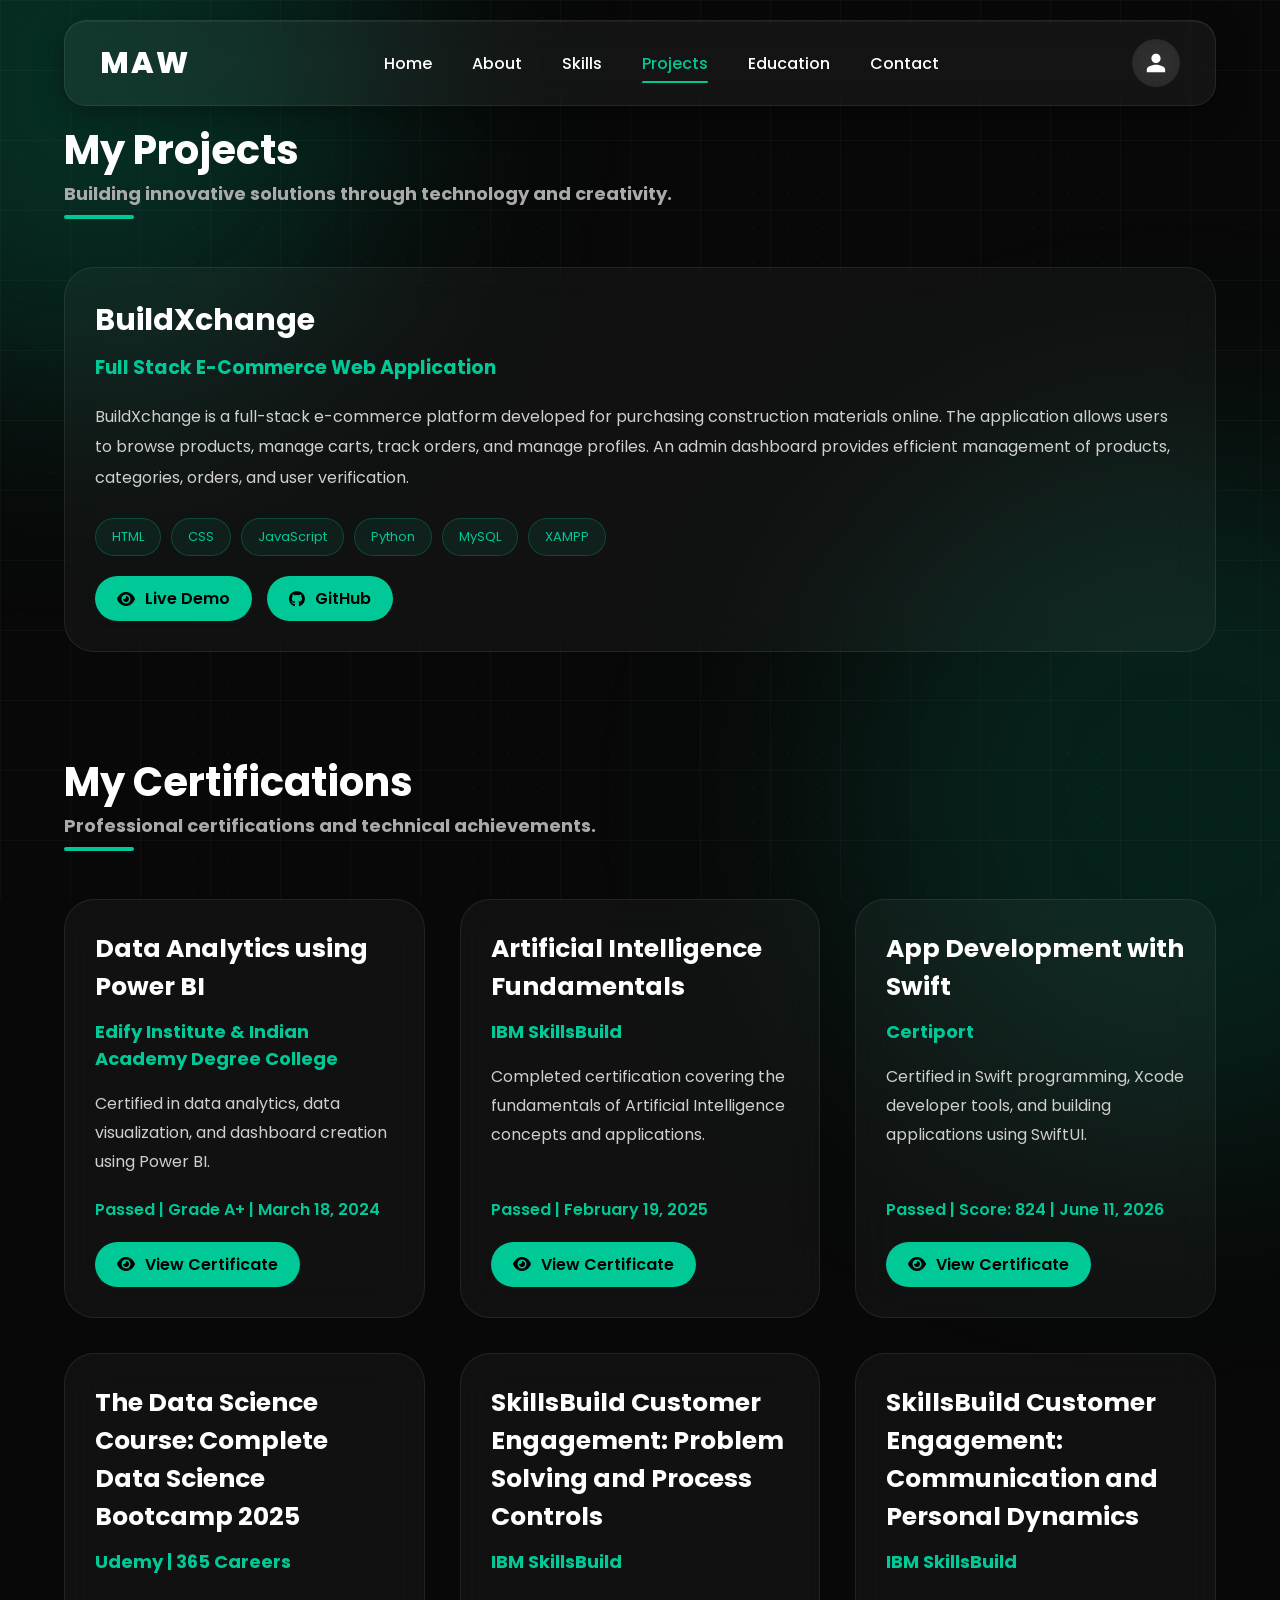
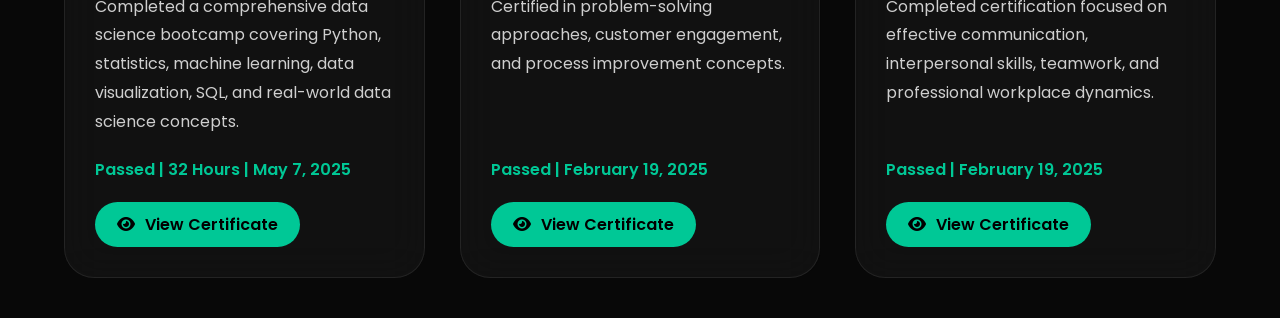
==== projects.html @ dd08e092 "Initial portfolio website" ====
<!DOCTYPE html>
<html lang="en">

<head>

<meta charset="UTF-8">
<meta name="viewport" content="width=device-width, initial-scale=1.0">

<title>Projects | Mohammed Abdul Wahid</title>

<!-- Google Font -->
<link href="https://fonts.googleapis.com/css2?family=Poppins:wght@300;400;500;600;700;800&display=swap" rel="stylesheet">

<!-- Font Awesome -->
<link rel="stylesheet" href="https://cdnjs.cloudflare.com/ajax/libs/font-awesome/6.5.0/css/all.min.css">

<link rel="stylesheet" href="style.css">

</head>


<body>


<!-- Background Effects -->

<div class="background-grid"></div>

<div class="particles"></div>

<div class="glow glow1"></div>

<div class="glow glow2"></div>



<!-- Navbar -->

<!-- Header -->

<header>

<nav class="navbar">

<div class="logo">
MAW
</div>

<ul class="nav-links">

<li><a href="index.html">Home</a></li>

<li><a href="about.html">About</a></li>

<li><a href="skills.html">Skills</a></li>

<li><a href="projects.html"class="active">Projects</a></li>

<li><a href="education.html" >Education</a></li>

<li><a href="contact.html">Contact</a></li>

</ul>
<button id="profile-btn">

<svg xmlns="http://www.w3.org/2000/svg"
     viewBox="0 0 24 24"
     fill="currentColor">

<path d="M12 12c2.76 0 5-2.24 5-5s-2.24-5-5-5-5 2.24-5 5 2.24 5 5 5zm0 2c-3.33 0-10 1.67-10 5v3h20v-3c0-3.33-6.67-5-10-5z"/>

</svg>

</button>

</nav>

</header>



<!-- Projects Section -->


<section class="projects">


<div class="section-title">

<h2>My Projects</h2>

<p>
Building innovative solutions through technology and creativity.
</p>

</div>





<div class="project-container">



<!-- Project Card 1 -->


<div class="project-card">




<div class="project-content">


<h2>
BuildXchange
</h2>


<h4>
Full Stack E-Commerce Web Application
</h4>



<p>

BuildXchange is a full-stack e-commerce platform developed for purchasing construction materials online. 
The application allows users to browse products, manage carts, track orders, and manage profiles.
An admin dashboard provides efficient management of products, categories, orders, and user verification.

</p>



<div class="tech">

<span>HTML</span>

<span>CSS</span>

<span>JavaScript</span>

<span>Python</span>

<span>MySQL</span>

<span>XAMPP</span>

</div>




<div class="buttons">
<a href="https://buildxchange.infinityfree.io/buildxchange/frontend/"
   target="_blank"
class="btn">
<i class="fas fa-eye"></i>
Live Demo
</a>

<a href="https://github.com/mdabdulwahid08/BuildXchange" 
   target="_blank" 
   class="btn">
<i class="fab fa-github"></i>
GitHub
</a>

</div>



</div>


</div>

</div>


<!-- ==============================
     CERTIFICATIONS SECTION
============================== -->


<div class="section-title certification-title">

<h2>My Certifications</h2>

<p>
Professional certifications and technical achievements.
</p>

</div>



<div class="cert-container">



<!-- Certification 1 -->

<div class="cert-card">

<h3>
Data Analytics using Power BI
</h3>

<h4>
Edify Institute & Indian Academy Degree College
</h4>

<p>
Certified in data analytics, data visualization, and dashboard creation using Power BI.
</p>

<span>
Passed | Grade A+ | March 18, 2024
</span>
<div class="buttons">

    <a href="assets/certificates/DA.jpg.jpg"
       target="_blank"
       class="btn">

        <i class="fas fa-eye"></i>
        View Certificate

    </a>

</div>
</div>




<!-- Certification 2 -->

<div class="cert-card">

<h3>
Artificial Intelligence Fundamentals
</h3>

<h4>
IBM SkillsBuild
</h4>

<p>
Completed certification covering the fundamentals of Artificial Intelligence concepts and applications.
</p>

<span>
Passed | February 19, 2025
</span>
<div class="buttons">

    <a href="assets/certificates/AI.jpg.jpg"
       target="_blank"
       class="btn">

        <i class="fas fa-eye"></i>
        View Certificate

    </a>

</div>
</div>




<!-- Certification 4 -->

<div class="cert-card">

<h3>
App Development with Swift
</h3>

<h4>
Certiport
</h4>

<p>
Certified in Swift programming, Xcode developer tools, and building applications using SwiftUI.
</p>

<span>
Passed | Score: 824 | June 11, 2026
</span>
<div class="buttons">

    <a href="assets/certificates/MAD.jpg.jpg"
       target="_blank"
       class="btn">

        <i class="fas fa-eye"></i>
        View Certificate

    </a>

</div>
</div>


<!-- Certification -->

<div class="cert-card">

<h3>
The Data Science Course: Complete Data Science Bootcamp 2025
</h3>

<h4>
Udemy | 365 Careers
</h4>

<p>
Completed a comprehensive data science bootcamp covering Python, statistics, machine learning, data visualization, SQL, and real-world data science concepts.
</p>

<span>
Passed | 32 Hours | May 7, 2025
</span>

<div class="buttons">

    <a href="assets/certificates/Data Science Certificate.jpg"
       target="_blank"
       class="btn">

        <i class="fas fa-eye"></i>
        View Certificate

    </a>

</div>

</div>


<!-- Certification 3 -->

<div class="cert-card">

<h3>
SkillsBuild Customer Engagement: Problem Solving and Process Controls
</h3>

<h4>
IBM SkillsBuild
</h4>

<p>
Certified in problem-solving approaches, customer engagement, and process improvement concepts.
</p>

<span>
Passed | February 19, 2025
</span>
<div class="buttons">

    <a href="assets/certificates/CE.jpg.jpg"
       target="_blank"
       class="btn">

        <i class="fas fa-eye"></i>
        View Certificate

    </a>

</div>
</div>


<!-- Certification -->

<div class="cert-card">

<h3>
SkillsBuild Customer Engagement: Communication and Personal Dynamics
</h3>

<h4>
IBM SkillsBuild
</h4>

<p>
Completed certification focused on effective communication, interpersonal skills, teamwork, and professional workplace dynamics.
</p>

<span>
Passed | February 19, 2025
</span>

<div class="buttons">
    <a href="assets/certificates/PD.jpg.jpg"
       target="_blank"
       class="btn">

        <i class="fas fa-eye"></i>
        View Certificate

    </a>
</div>

</div>



</div>


</section>

</section>

</body>

</html>
---- style.css ----
/* ==========================================
   GOOGLE FONT
========================================== */

@import url('https://fonts.googleapis.com/css2?family=Poppins:wght@300;400;500;600;700;800&display=swap');


/* ==========================================
   RESET
========================================== */

*{
    margin:0;
    padding:0;
    box-sizing:border-box;
    scroll-behavior:smooth;
    font-family:'Poppins',sans-serif;
}

html{
    scroll-behavior:smooth;
}

body{

    background:#080808;

    color:#ffffff;

    overflow-x:hidden;

    position:relative;

}


/* ==========================================
   CUSTOM SCROLLBAR
========================================== */

::-webkit-scrollbar{

    width:8px;

}

::-webkit-scrollbar-track{

    background:#080808;

}

::-webkit-scrollbar-thumb{

    background:#00C896;

    border-radius:20px;

}

::-webkit-scrollbar-thumb:hover{

    background:#00e6aa;

}


/* ==========================================
   SELECTION
========================================== */

::selection{

    background:#00C896;

    color:#000;

}


/* ==========================================
   LINKS
========================================== */

a{

    text-decoration:none;

    color:inherit;

}


/* ==========================================
   LIST
========================================== */

ul{

    list-style:none;

}


/* ==========================================
   IMAGES
========================================== */

img{

    max-width:100%;

    display:block;

}


/* ==========================================
   BACKGROUND GRID
========================================== */

.background-grid{

    position:fixed;

    inset:0;

    background-image:

    linear-gradient(rgba(255,255,255,.03) 1px,transparent 1px),

    linear-gradient(90deg,rgba(255,255,255,.03) 1px,transparent 1px);

    background-size:70px 70px;

    z-index:-5;

}


/* ==========================================
   PARTICLES
========================================== */

.particles{

    position:fixed;

    inset:0;

    background-image:

    radial-gradient(circle,#00C89655 1px,transparent 1px);

    background-size:35px 35px;

    opacity:.18;

    z-index:-4;

}


/* ==========================================
   GLOW EFFECTS
========================================== */

.glow{

    position:fixed;

    border-radius:50%;

    filter:blur(120px);

    z-index:-3;

}

.glow1{

    width:600px;

    height:600px;

    background:#00C89633;

    top:-220px;

    left:-220px;

}

.glow2{

    width:700px;

    height:700px;

    background:#00C89622;

    right:-250px;

    bottom:-250px;

}


/* ==========================================
   CONTAINER
========================================== */

.container{

    width:90%;

    max-width:1250px;

    margin:auto;

}


/* ==========================================
   SECTION
========================================== */

.section{

    width:90%;

    max-width:1200px;

    margin:auto;

    padding:140px 0;

}


/* ==========================================
   SECTION TITLE
========================================== */

.section-title{

    font-size:42px;

    font-weight:700;

    color:#ffffff;

    margin-bottom:60px;

    position:relative;

}

.section-title::after{

    content:"";

    position:absolute;

    left:0;

    bottom:-12px;

    width:70px;

    height:4px;

    border-radius:20px;

    background:#00C896;

}


/* ==========================================
   PLACEHOLDER TEXT
========================================== */

.coming{

    color:#bcbcbc;

    font-size:18px;

    line-height:1.8;

}


/* ==========================================
   FOOTER
========================================== */

footer{

    padding:30px;

    text-align:center;

    color:#888;

    border-top:1px solid rgba(255,255,255,.08);

}
/* ==========================================
   NAVBAR
========================================== */

header{

    position:fixed;

    top:20px;

    left:50%;

    transform:translateX(-50%);

    width:90%;

    max-width:1200px;

    z-index:1000;

}

.navbar{

    display:flex;

    justify-content:space-between;

    align-items:center;

    padding:18px 35px;

    border-radius:22px;

    background:rgba(255,255,255,.05);

    backdrop-filter:blur(18px);

    -webkit-backdrop-filter:blur(18px);

    border:1px solid rgba(255,255,255,.08);

    box-shadow:

        0 8px 30px rgba(0,0,0,.35),

        inset 0 1px 0 rgba(255,255,255,.05);

}


/* ===========================
LOGO
=========================== */

.logo{



    font-size:30px;

    font-weight:800;

    letter-spacing:2px;



    color:#fff;



    cursor:pointer;



    transition:all .35s ease;

animation:logoFloat 4s ease-in-out infinite;





}

.logo:hover{



    color:#00C896;



    transform:scale(1.08);



    text-shadow:

        0 0 8px rgba(0,200,150,.5),

        0 0 20px rgba(0,200,150,.3);



} 

/* ===========================
NAV LINKS
=========================== */

.nav-links{

    display:flex;

    align-items:center;

    gap:40px;

}

.nav-links li{

    position:relative;

}

.nav-links a{

    color:#ffffff;

    font-size:16px;

    font-weight:500;

    transition:.35s;

    position:relative;

}


/* Hover */

.nav-links a:hover{

    color:#00C896;

}


/* Active Link */

.nav-links a.active{

    color:#00C896;

}


/* Animated Underline */

.nav-links a::after{

    content:"";

    position:absolute;

    left:50%;

    bottom:-8px;

    width:0;

    height:2px;

    background:#00C896;

    border-radius:20px;

    transition:.35s;

    transform:translateX(-50%);

}

.nav-links a:hover::after,

.nav-links a.active::after{

    width:100%;

}


/* ===========================
THEME BUTTON
=========================== */

#theme-toggle{

    width:48px;

    height:48px;

    border-radius:50%;

    border:none;

    outline:none;

    background:#111;

    color:#ffffff;

    cursor:pointer;

    display:flex;

    justify-content:center;

    align-items:center;

    font-size:20px;

    transition:.35s;

}

#theme-toggle:hover{

    background:#00C896;

    color:#000;

    transform:rotate(180deg);

    box-shadow:0 0 18px rgba(0,200,150,.5);

}


/* ===========================
Sticky Animation
=========================== */

header{

    animation:navbarDown .8s ease;

}

@keyframes navbarDown{

    from{

        opacity:0;

        transform:translate(-50%,-40px);

    }

    to{

        opacity:1;

        transform:translate(-50%,0);

    }

}
/* ==========================================
                HERO SECTION
========================================== */

.hero{

    width:90%;

    max-width:1250px;

min-height:calc(100vh - 180px);
    margin:auto;

    display:flex;

    justify-content:space-between;

    align-items:center;

    gap:90px;
padding-top:120px;
padding-bottom:40px;

}


/* ===========================
LEFT SIDE
=========================== */

.hero-left{

    flex:1;

    animation:fadeLeft 1s ease;

}

.hello{

    font-size:22px;

    color:#00C896;

    margin-bottom:18px;

    font-weight:500;

    letter-spacing:.5px;

}

.hero-left h1{

    font-size:82px;

    font-weight:800;

    line-height:1.05;

    margin-bottom:18px;

    color:#ffffff;

    letter-spacing:-2px;

}

.hero-left h2{

    font-size:34px;

    color:#d3d3d3;

    font-weight:500;

    margin-bottom:30px;

}

.description{

    max-width:620px;

    color:#b8b8b8;

    font-size:18px;

    line-height:1.9;

}


/* ===========================
BUTTONS
=========================== */

.hero-buttons{

    display:flex;

    gap:22px;

    margin-top:45px;

    flex-wrap:wrap;

}

.btn{

    padding:18px 34px;

    border-radius:16px;

    display:inline-flex;

    align-items:center;

    gap:10px;

    font-size:16px;

    font-weight:600;

    transition:.35s;

}

.btn-primary{

    background:#00C896;

    color:#000;

    box-shadow:0 0 35px rgba(0,200,150,.25);

}

.btn-primary:hover{

    transform:translateY(-7px);

    box-shadow:

    0 0 40px rgba(0,200,150,.45);

}

.btn-secondary{

    border:2px solid #00C896;

    color:#00C896;

}

.btn-secondary:hover{

    background:#00C896;

    color:#000;

    transform:translateY(-7px);

}


/* ===========================
RIGHT SIDE
=========================== */

.hero-right{

    flex:1;

    display:flex;

    justify-content:center;

    align-items:center;

    animation:fadeRight 1.2s ease;

}


/* ==================================
BIG GLOWING ORB
================================== */
/* ==========================================
           PREMIUM HERO ORB
========================================== */

.hero-right{

    flex:1;

    display:flex;

    justify-content:center;

    align-items:center;

    position:relative;

}
.hero-circle{

    position:relative;

    width:420px;
    height:420px;

    border-radius:50%;

    overflow:hidden;

}

.particle{

    position:absolute;

    width:6px;
    height:6px;

    border-radius:50%;

    background:#00C896;

    box-shadow:
        0 0 10px #00C896,
        0 0 20px rgba(0,200,150,.7);

    animation:floatParticle 6s ease-in-out infinite;

}
.p1{top:30px;left:70px;animation-delay:0s;}
.p2{top:70px;right:90px;animation-delay:.4s;}
.p3{top:120px;left:180px;animation-delay:.8s;}
.p4{top:170px;right:60px;animation-delay:1.2s;}
.p5{top:220px;left:60px;animation-delay:1.6s;}
.p6{top:260px;right:130px;animation-delay:2s;}
.p7{top:310px;left:140px;animation-delay:2.4s;}
.p8{bottom:40px;right:80px;animation-delay:2.8s;}
.p9{bottom:90px;left:80px;animation-delay:3.2s;}
.p10{bottom:150px;right:180px;animation-delay:3.6s;}
.p11{top:80px;left:300px;animation-delay:4s;}
.p12{bottom:120px;left:240px;animation-delay:4.4s;}
@keyframes floatParticle{

    0%{
        transform:translateY(0) scale(1);
        opacity:.4;
    }

    25%{
        opacity:1;
    }

    50%{
        transform:translateY(-18px) scale(1.4);
        opacity:1;
    }

    75%{
        opacity:.7;
    }

    100%{
        transform:translateY(0) scale(1);
        opacity:.4;
    }

}
/* Top highlight */

.hero-circle::before{

    content:"";

    position:absolute;

    inset:0;

    border-radius:50%;

    background:

    radial-gradient(circle at 30% 25%,

    rgba(255,255,255,.05),

    transparent 38%);

}


/* Glowing rim */

.hero-circle::after{

    content:"";

    position:absolute;

    inset:0;

    border-radius:50%;

    border:4px solid rgba(0,255,170,.70);

    box-shadow:

    0 0 18px rgba(0,255,170,.55),

    0 0 60px rgba(0,255,170,.20);

}


/* Background glow */

.hero-right::before{

    content:"";

    position:absolute;

    width:760px;

    height:760px;

    border-radius:50%;

    background:

    radial-gradient(circle,

    rgba(0,255,170,.12),

    transparent 70%);

    filter:blur(90px);

    z-index:-1;

}
/* ==================================
ANIMATIONS
================================== */

@keyframes float{

0%{

transform:translateY(0px);

}

50%{

transform:translateY(-25px);

}

100%{

transform:translateY(0px);

}

}

@keyframes pulse{

0%{

transform:scale(1);

opacity:.7;

}

50%{

transform:scale(1.08);

opacity:1;

}

100%{

transform:scale(1);

opacity:.7;

}

}

@keyframes fadeLeft{

from{

opacity:0;

transform:translateX(-80px);

}

to{

opacity:1;

transform:translateX(0);

}

}

@keyframes fadeRight{

from{

opacity:0;

transform:translateX(80px);

}

to{

opacity:1;

transform:translateX(0);

}

}


/* ==================================
RESPONSIVE
================================== */

@media(max-width:1000px){

.hero{

flex-direction:column-reverse;

text-align:center;

padding-top:170px;

}

.hero-left h1{

font-size:56px;

}

.hero-left h2{

font-size:28px;

}

.description{

margin:auto;

}

.hero-buttons{

justify-content:center;

}

.hero-circle{

width:300px;

height:300px;

}

.circle-glow{

width:300px;

height:300px;

}

.circle-inner{

width:220px;

height:220px;

}

}
/* ==========================================
            HERO IMPROVEMENTS
========================================== */

/* Small Badge */

.hero-badge{

display:inline-flex;

align-items:center;

gap:10px;

padding:10px 18px;

border-radius:50px;

background:rgba(255,255,255,.05);

border:1px solid rgba(255,255,255,.08);

backdrop-filter:blur(12px);

margin-bottom:25px;

color:#00C896;

font-size:15px;

font-weight:500;

box-shadow:0 0 20px rgba(0,200,150,.08);

}

.hero-badge i{

font-size:18px;

}


/* Better Heading */
.hero-left h1{
    background: linear-gradient(180deg,#ffffff,#d7d7d7);
    background-clip: text;
    -webkit-background-clip: text;
    color: transparent;
    -webkit-text-fill-color: transparent;
}


/* Better Description */

.description{

margin-top:15px;

font-weight:300;

}


/* ==========================================
BUTTON EFFECT
========================================== */

.btn{

overflow:hidden;

position:relative;

}

.btn::before{

content:"";

position:absolute;

top:0;

left:-100%;

width:100%;

height:100%;

background:

linear-gradient(

90deg,

transparent,

rgba(255,255,255,.25),

transparent

);

transition:.8s;

}

.btn:hover::before{

left:100%;

}


/* ==========================================
SCROLL INDICATOR
========================================== */

.scroll-down{

position:absolute;

left:50%;

bottom:40px;

transform:translateX(-50%);

display:flex;

flex-direction:column;

align-items:center;

gap:10px;

animation:scrollMove 2s infinite;

}

.scroll-down span{

font-size:14px;

color:#bdbdbd;

}

.mouse{

width:28px;

height:48px;

border:2px solid #00C896;

border-radius:30px;

position:relative;

}

.mouse::before{

content:"";

position:absolute;

top:8px;

left:50%;

transform:translateX(-50%);

width:6px;

height:6px;

background:#00C896;

border-radius:50%;

animation:wheel 2s infinite;

}

@keyframes wheel{

0%{

opacity:1;

top:8px;

}

100%{

opacity:0;

top:28px;

}

}

@keyframes scrollMove{

50%{

transform:translate(-50%,8px);

}

}


/* ==========================================
CURSOR GLOW
========================================== */

.cursor-glow{

position:fixed;

width:350px;

height:350px;

border-radius:50%;

background:radial-gradient(

circle,

rgba(0,200,150,.12),

transparent 70%

);

pointer-events:none;

transform:translate(-50%,-50%);

z-index:-1;

transition:

left .08s linear,

top .08s linear;

}


/* ==========================================
SECTION ANIMATION
========================================== */

.section{

opacity:0;

transform:translateY(80px);

transition:1s;

}

.section.show{

opacity:1;

transform:translateY(0);

}


/* ==========================================
FLOATING ICONS
========================================== */

.floating-icon{

position:absolute;

font-size:26px;

color:#00C89633;

animation:floatIcon 7s ease-in-out infinite;

}

.icon1{

top:20%;

left:58%;

}

.icon2{

top:70%;

right:10%;

animation-delay:2s;

}

.icon3{

top:40%;

right:22%;

animation-delay:4s;

}

@keyframes floatIcon{

0%{

transform:translateY(0px);

}

50%{

transform:translateY(-25px);

}

100%{

transform:translateY(0px);

}

}
/* ==========================================
            PREMIUM ABOUT SECTION
========================================== */

#about{

    position:relative;

}

.about-container{

    display:grid;

    grid-template-columns:1fr 1fr;

    gap:70px;

    align-items:center;

    margin-top:70px;

}

.about-card{

    background:rgba(255,255,255,.04);

    border:1px solid rgba(255,255,255,.08);

    backdrop-filter:blur(18px);

    border-radius:30px;

    padding:45px;

    transition:.4s;

    overflow:hidden;

    position:relative;

}

.about-card::before{

    content:"";

    position:absolute;

    top:-120px;

    right:-120px;

    width:240px;

    height:240px;

    border-radius:50%;

    background:rgba(0,200,150,.08);

    filter:blur(35px);

}

.about-card:hover{

    transform:translateY(-12px);

    border-color:#00C896;

    box-shadow:

    0 20px 50px rgba(0,0,0,.4),

    0 0 40px rgba(0,200,150,.18);

}

.about-card h3{

    font-size:34px;

    margin-bottom:25px;

    color:#fff;

}

.about-card p{

    color:#bdbdbd;

    font-size:17px;

    line-height:1.9;

}


/* ==========================================
ABOUT STATS
========================================== */

.about-stats{

    display:grid;

    grid-template-columns:repeat(2,1fr);

    gap:25px;

}

.stat-box{

    background:rgba(255,255,255,.04);

    border:1px solid rgba(255,255,255,.08);

    backdrop-filter:blur(18px);

    border-radius:22px;

    padding:30px;

    transition:.35s;

    text-align:center;

}

.stat-box:hover{

    transform:translateY(-10px);

    border-color:#00C896;

    box-shadow:0 0 25px rgba(0,200,150,.18);

}

.stat-box h2{

    color:#00C896;

    font-size:40px;

    margin-bottom:10px;

}

.stat-box span{

    color:#d0d0d0;

    font-size:16px;

}


/* ==========================================
PREMIUM SKILL CARDS
========================================== */

.skills-grid{

    margin-top:70px;

    display:grid;

    grid-template-columns:repeat(3,1fr);

    gap:30px;

}

.skill-card{

    background:rgba(255,255,255,.04);

    border:1px solid rgba(255,255,255,.08);

    border-radius:28px;

    padding:35px;

    backdrop-filter:blur(18px);

    transition:.35s;

    position:relative;

    overflow:hidden;

}

.skill-card::before{

    content:"";

    position:absolute;

    width:200px;

    height:200px;

    border-radius:50%;

    background:#00C89610;

    top:-100px;

    right:-100px;

    transition:.5s;

}

.skill-card:hover::before{

    transform:scale(1.4);

}

.skill-card:hover{

    transform:translateY(-12px);

    border-color:#00C896;

    box-shadow:0 0 40px rgba(0,200,150,.18);

}

.skill-card i{

    font-size:42px;

    color:#00C896;

    margin-bottom:20px;

}

.skill-card h3{

    font-size:24px;

    margin-bottom:18px;

}

.skill-card p{

    color:#bdbdbd;

    line-height:1.8;

}


/* ==========================================
SECTION BACKGROUND LIGHT
========================================== */

.section::before{

    content:"";

    position:absolute;

    width:450px;

    height:450px;

    background:#00C89608;

    border-radius:50%;

    filter:blur(80px);

    left:-220px;

    top:50px;

    z-index:-1;

}


/* ==========================================
HOVER GLOW
========================================== */

.skill-card:hover i{

    transform:scale(1.12);

    transition:.35s;

}


/* ==========================================
RESPONSIVE
========================================== */

@media(max-width:1000px){

.about-container{

grid-template-columns:1fr;

}

.skills-grid{

grid-template-columns:1fr;

}

.about-stats{

grid-template-columns:1fr;

}

}
/* ==========================================
            PROJECTS SECTION
========================================== */

.projects-grid{

    display:grid;

    grid-template-columns:repeat(auto-fit,minmax(340px,1fr));

    gap:35px;

    margin-top:70px;

}

.project-card{

    position:relative;

    background:rgba(255,255,255,.04);

    backdrop-filter:blur(18px);

    border:1px solid rgba(255,255,255,.08);

    border-radius:28px;

    overflow:hidden;

    transition:.4s;

}

.project-card:hover{

    transform:translateY(-14px);

    border-color:#00C896;

    box-shadow:

    0 20px 45px rgba(0,0,0,.45),

    0 0 45px rgba(0,200,150,.18);

}

.project-image{

    width:100%;

    height:230px;

    overflow:hidden;

}

.project-image img{

    width:100%;

    height:100%;

    object-fit:cover;

    transition:.6s;

}

.project-card:hover img{

    transform:scale(1.08);

}

.project-content{

    padding:30px;

}

.project-content h3{

    font-size:28px;

    margin-bottom:18px;

}

.project-content p{

    color:#bdbdbd;

    line-height:1.8;

    margin-bottom:22px;

}

.project-tech{

    display:flex;

    flex-wrap:wrap;

    gap:10px;

    margin-bottom:25px;

}

.project-tech span{

    background:rgba(0,200,150,.12);

    color:#00C896;

    padding:8px 16px;

    border-radius:40px;

    font-size:14px;

}

.project-links{

    display:flex;

    gap:18px;

}

.project-links a{

    padding:13px 22px;

    border-radius:14px;

    background:#00C896;

    color:#000;

    font-weight:600;

    transition:.35s;

}

.project-links a:last-child{

    background:transparent;

    border:2px solid #00C896;

    color:#00C896;

}

.project-links a:hover{

    transform:translateY(-5px);

}

/* ==========================================
TIMELINE
========================================== */

.timeline{

    position:relative;

    margin-top:80px;

    padding-left:45px;

}

.timeline::before{

    content:"";

    position:absolute;

    left:10px;

    top:0;

    width:4px;

    height:100%;

    background:#00C896;

}

.timeline-item{

    position:relative;

    margin-bottom:50px;

}

.timeline-dot{

    position:absolute;

    left:-43px;

    width:24px;

    height:24px;

    background:#00C896;

    border-radius:50%;

    box-shadow:0 0 20px rgba(0,200,150,.45);

}

.timeline-content{

    background:rgba(255,255,255,.04);

    border:1px solid rgba(255,255,255,.08);

    backdrop-filter:blur(18px);

    padding:30px;

    border-radius:22px;

    transition:.35s;

}

.timeline-content:hover{

    transform:translateX(10px);

    border-color:#00C896;

}

.timeline-content h3{

    margin-bottom:10px;

    font-size:24px;

}

.timeline-content span{

    color:#00C896;

    font-size:15px;

}

.timeline-content p{

    margin-top:15px;

    color:#bdbdbd;

    line-height:1.8;

}

/* ==========================================
CERTIFICATES
========================================== */

.certificates-grid{

    display:grid;

    grid-template-columns:repeat(auto-fit,minmax(280px,1fr));

    gap:30px;

    margin-top:70px;

}

.certificate-card{

    background:rgba(255,255,255,.04);

    border:1px solid rgba(255,255,255,.08);

    border-radius:24px;

    padding:35px;

    backdrop-filter:blur(18px);

    transition:.35s;

    text-align:center;

}

.certificate-card:hover{

    transform:translateY(-10px);

    border-color:#00C896;

    box-shadow:0 0 35px rgba(0,200,150,.18);

}

.certificate-card i{

    font-size:55px;

    color:#00C896;

    margin-bottom:22px;

}

.certificate-card h3{

    margin-bottom:14px;

    font-size:22px;

}

.certificate-card p{

    color:#bdbdbd;

    line-height:1.7;

}

/* ==========================================
CONTACT
========================================== */

.contact-box{

    margin-top:70px;

    display:grid;

    grid-template-columns:repeat(2,1fr);

    gap:40px;

}

.contact-card{

    background:rgba(255,255,255,.04);

    border:1px solid rgba(255,255,255,.08);

    backdrop-filter:blur(18px);

    padding:40px;

    border-radius:24px;

}

.contact-card h3{

    margin-bottom:20px;

    font-size:28px;

}

.contact-card p{

    color:#bdbdbd;

    line-height:1.8;

}

.contact-info{

    margin-top:30px;

}

.contact-info div{

    display:flex;

    align-items:center;

    gap:18px;

    margin-bottom:22px;

}

.contact-info i{

    width:50px;

    height:50px;

    display:flex;

    justify-content:center;

    align-items:center;

    border-radius:50%;

    background:#00C896;

    color:#000;

    font-size:22px;

}

/* ==========================================
SOCIAL ICONS
========================================== */

.social-icons{

    display:flex;

    gap:18px;

    margin-top:35px;

}

.social-icons a{

    width:52px;

    height:52px;

    display:flex;

    justify-content:center;

    align-items:center;

    border-radius:50%;

    background:rgba(255,255,255,.05);

    border:1px solid rgba(255,255,255,.08);

    color:#00C896;

    transition:.35s;

}

.social-icons a:hover{

    transform:translateY(-6px);

    background:#00C896;

    color:#000;

}

/* ==========================================
RESPONSIVE
========================================== */

@media(max-width:1000px){

.contact-box{

grid-template-columns:1fr;

}

.timeline{

padding-left:25px;

}

.timeline-dot{

left:-33px;

}

}
/* ==========================================
            FINAL PREMIUM EFFECTS
========================================== */

/* Scroll Progress Bar */

.progress-bar{

    position:fixed;

    top:0;

    left:0;

    width:0%;

    height:4px;

    background:linear-gradient(90deg,#00C896,#33ffd1);

    z-index:9999;

    box-shadow:0 0 15px rgba(0,200,150,.6);

}


/* ==========================================
BACK TO TOP BUTTON
========================================== */

.back-to-top{

    position:fixed;

    right:35px;

    bottom:35px;

    width:58px;

    height:58px;

    border-radius:50%;

    display:flex;

    justify-content:center;

    align-items:center;

    background:#00C896;

    color:#000;

    font-size:24px;

    cursor:pointer;

    opacity:0;

    visibility:hidden;

    transition:.35s;

    box-shadow:0 10px 25px rgba(0,200,150,.35);

    z-index:999;

}

.back-to-top.show{

    opacity:1;

    visibility:visible;

}

.back-to-top:hover{

    transform:translateY(-8px) rotate(8deg);

}


/* ==========================================
CARD HOVER GLOW
========================================== */

.project-card,
.skill-card,
.about-card,
.certificate-card,
.contact-card,
.stat-box,
.timeline-content{

    transition:

        transform .35s ease,

        box-shadow .35s ease,

        border-color .35s ease;

}

.project-card:hover,
.skill-card:hover,
.about-card:hover,
.certificate-card:hover,
.contact-card:hover,
.stat-box:hover,
.timeline-content:hover{

    box-shadow:

    0 15px 45px rgba(0,0,0,.4),

    0 0 35px rgba(0,200,150,.18);

}


/* ==========================================
FADE IN
========================================== */

.fade-up{

    opacity:0;

    transform:translateY(50px);

    transition:all .8s ease;

}

.fade-up.show{

    opacity:1;

    transform:translateY(0);

}


/* ==========================================
SMOOTH IMAGE HOVER
========================================== */

img{

    transition:.45s;

}

.project-image img:hover{

    transform:scale(1.05);

}


/* ==========================================
BUTTON RIPPLE
========================================== */

.btn{

    position:relative;

    overflow:hidden;

}

.btn::after{

    content:"";

    position:absolute;

    width:0;

    height:0;

    left:50%;

    top:50%;

    border-radius:50%;

    background:rgba(255,255,255,.25);

    transform:translate(-50%,-50%);

    transition:.6s;

}

.btn:hover::after{

    width:320px;

    height:320px;

}


/* ==========================================
NAVBAR SCROLLED
========================================== */

header.scrolled .navbar{

    background:rgba(8,8,8,.82);

    backdrop-filter:blur(28px);

    border-color:rgba(0,200,150,.15);

}


/* ==========================================
TEXT GLOW
========================================== */

.hero-left h1{

    text-shadow:

    0 0 15px rgba(255,255,255,.06),

    0 0 40px rgba(0,200,150,.08);

}

.hero-left h2{

    color:#d8d8d8;

}


/* ==========================================
FOOTER
========================================== */

footer{

    margin-top:20px;

    padding:35px;

    color:#9e9e9e;

    text-align:center;

    border-top:1px solid rgba(255,255,255,.08);

}

footer a{

    color:#00C896;

}


/* ==========================================
LIGHT MODE
========================================== */

body.light{

    background:#f7f7f7;

    color:#111;

}

body.light .navbar{

    background:rgba(255,255,255,.75);

}

body.light .project-card,
body.light .skill-card,
body.light .certificate-card,
body.light .about-card,
body.light .contact-card,
body.light .timeline-content,
body.light .stat-box{

    background:rgba(255,255,255,.85);

    color:#111;

    border-color:#e5e5e5;

}

body.light p{

    color:#555;

}

body.light h1,
body.light h2,
body.light h3{

    color:#111;

}

body.light footer{

    color:#555;

}


/* ==========================================
LOADER
========================================== */

.loader{

    position:fixed;

    inset:0;

    background:#080808;

    display:flex;

    justify-content:center;

    align-items:center;

    z-index:99999;

}

.loader span{

    width:18px;

    height:18px;

    margin:8px;

    border-radius:50%;

    background:#00C896;

    animation:loader .8s infinite alternate;

}

.loader span:nth-child(2){

    animation-delay:.2s;

}

.loader span:nth-child(3){

    animation-delay:.4s;

}

@keyframes loader{

    to{

        transform:translateY(-18px);

        opacity:.4;

    }

}


/* ==========================================
RESPONSIVE
========================================== */

@media(max-width:992px){

.hero{

    flex-direction:column-reverse;

    text-align:center;

}

.hero-buttons{

    justify-content:center;

}

.nav-links{

    display:none;

}

.hero-left h1{

    font-size:58px;

}

.hero-left h2{

    font-size:28px;

}

}

@media(max-width:768px){

.section{

    padding:90px 0;

}

.hero-left h1{

    font-size:46px;

}

.section-title{

    font-size:34px;

}

.hero-circle{

    width:280px;

    height:280px;

}

.circle-inner{

    width:200px;

    height:200px;

}

}

@media(max-width:480px){

.hero-left h1{

    font-size:38px;

}

.hero-left h2{

    font-size:22px;

}

.btn{

    width:100%;

    justify-content:center;

}

.back-to-top{

    right:20px;

    bottom:20px;

}

}

/* ==========================================
            PREMIUM ABOUT SECTION
========================================== */

#about{
    position:relative;
    overflow:hidden;
}


/* ABOUT LAYOUT */

.about-container{

    display:grid;

    grid-template-columns:1.2fr .8fr;

    gap:60px;

    align-items:center;

    margin-top:40px;

}



/* ABOUT GLASS CARD */

.about-card{

    position:relative;

    padding:45px;

    background:rgba(255,255,255,.04);

    border:1px solid rgba(255,255,255,.08);

    border-radius:30px;

    backdrop-filter:blur(20px);

    overflow:hidden;

    transition:.4s;

}



.about-card::before{

    content:"";

    position:absolute;

    width:250px;

    height:250px;

    right:-120px;

    top:-120px;

    background:#00C89622;

    border-radius:50%;

    filter:blur(50px);

}



.about-card:hover{

    transform:translateY(-10px);

    border-color:#00C896;

    box-shadow:

    0 20px 50px rgba(0,0,0,.4),

    0 0 40px rgba(0,200,150,.15);

}



.about-card h3{

    font-size:36px;

    margin-bottom:25px;

    color:#ffffff;

}



.about-card p{

    color:#bdbdbd;

    font-size:17px;

    line-height:1.9;

    font-weight:300;

}



/* ==========================================
            ABOUT STATS
========================================== */


.about-stats{

    display:grid;

    grid-template-columns:repeat(2,1fr);

    gap:25px;

}



.stat-box{

    padding:35px 25px;

    text-align:center;

    background:rgba(255,255,255,.04);

    border:1px solid rgba(255,255,255,.08);

    border-radius:25px;

    backdrop-filter:blur(20px);

    transition:.4s;

}



.stat-box:hover{

    transform:translateY(-12px);

    border-color:#00C896;

    box-shadow:

    0 0 35px rgba(0,200,150,.18);

}



.stat-box h2{

    font-size:42px;

    color:#00C896;

    font-weight:700;

    margin-bottom:10px;

}



.stat-box span{

    color:#d0d0d0;

    font-size:16px;

}



/* ==========================================
            ABOUT ICON GLOW
========================================== */


.about-card::after{

    content:"";

    position:absolute;

    width:120px;

    height:120px;

    left:-50px;

    bottom:-50px;

    background:#00C896;

    opacity:.08;

    border-radius:50%;

    filter:blur(40px);

}



/* ==========================================
            MOBILE RESPONSIVE
========================================== */


@media(max-width:1000px){

    .about-container{

        grid-template-columns:1fr;

        gap:40px;

    }


    .about-card{

        padding:30px;

    }


    .about-card h3{

        font-size:30px;

    }


}


@media(max-width:600px){

    .about-stats{

        grid-template-columns:1fr;

    }


    .about-card p{

        font-size:15px;

    }

}
#about{
    opacity:1;
    transform:translateY(0);
}
/* ==========================================
        ABOUT PAGE FADE ANIMATION
========================================== */

.about-page{

    animation: aboutFadeIn 1s ease forwards;

}


@keyframes aboutFadeIn{

    from{

        opacity:0;

        transform:translateY(50px);

    }

    to{

        opacity:1;

        transform:translateY(0);

    }

}


/* Fade Out Before Leaving Page */

.about-page.fade-out{

    animation: aboutFadeOut .5s ease forwards;

}


@keyframes aboutFadeOut{

    from{

        opacity:1;

        transform:translateY(0);

    }

    to{

        opacity:0;

        transform:translateY(-40px);

    }

}
body{
    opacity:1;
    transition:opacity .25s ease;
}

body.fade-out{
    opacity:0;
}
#skills{

    padding-top:120px;

    padding-bottom:20px;

    min-height:auto;

    height:auto;

}
footer{

    margin-top:0;

    padding:30px 0;

}
#about{
    padding:120px 0 30px;
}
#about{
    padding:120px 0 20px !important;
    margin:0 auto !important;
}

.section{
    margin-bottom:0 !important;
}

body{
    margin:0;
    overflow-x:hidden;
}
#about.section{
    padding:120px 0 0 !important;
}
#about{
    position:relative;
    overflow:hidden;
    width:90%;
    max-width:1200px;
    margin:120px auto 0;
    padding:0;
    opacity:1;
    transform:none;
}
#about.section{
    padding-top:120px;
    padding-bottom:20px;
    min-height:auto;
    height:auto;
}
/* ==========================================
            EDUCATION PAGE
========================================== */

#education{

    width:90%;

    max-width:1200px;

    margin:auto;

    padding:120px 0 40px;

}

.education-container{

    display:flex;

    flex-direction:column;

    gap:35px;

    margin-top:45px;

}

.education-card{

    position:relative;

    padding:40px;

    background:rgba(255,255,255,.04);

    border:1px solid rgba(255,255,255,.08);

    border-radius:30px;

    backdrop-filter:blur(20px);

    transition:.4s;

}

.education-card:hover{

    transform:translateY(-10px);

    border-color:#00C896;

    box-shadow:
        0 15px 45px rgba(0,0,0,.35),
        0 0 35px rgba(0,200,150,.18);

}

.edu-year{

    display:inline-block;

    padding:8px 22px;

    background:#00C896;

    color:#fff;

    border-radius:50px;

    font-weight:600;

    margin-bottom:22px;

}

.education-card h3{

    font-size:30px;

    color:#fff;

    margin-bottom:10px;

}

.education-card h4{

    color:#00C896;

    margin-bottom:20px;

    font-size:19px;

}

.education-card p{

    color:#cfcfcf;

    line-height:1.9;

    margin-bottom:28px;

}

.education-highlight{

    display:flex;

    justify-content:space-between;

    align-items:center;

    padding:20px 28px;

    background:rgba(0,200,150,.08);

    border:1px solid rgba(0,200,150,.25);

    border-radius:18px;

}

.education-highlight span{

    color:#ffffff;

    font-size:18px;

    font-weight:500;

}

.education-highlight h2{

    color:#00C896;

    font-size:34px;

    font-weight:700;

}

@media(max-width:768px){

    .education-highlight{

        flex-direction:column;

        gap:10px;

        text-align:center;

    }

}
.contact-grid{

    display:grid;

    grid-template-columns:repeat(2,1fr);

    gap:30px;

    margin-top:60px;

}



.contact-card{

    display:flex;

    align-items:center;

    gap:30px;

    padding:35px;

    border-radius:25px;

    background:rgba(255,255,255,.04);

    border:1px solid rgba(255,255,255,.08);

    text-decoration:none;

    transition:.35s;

}



.contact-card:hover{

    transform:translateY(-8px);

    border-color:#00C896;

}



.contact-card i{

    width:70px;

    height:70px;

    border-radius:50%;

    background:#00C896;

    display:flex;

    justify-content:center;

    align-items:center;

    font-size:30px;

    color:#000;

}



.contact-card h3{

    font-size:32px;

    color:#fff;

    margin-bottom:6px;

}



.contact-card span{

    color:#bdbdbd;

    font-size:18px;

}



.contact-form-box{

    margin-top:80px;

    padding:50px;

    background:rgba(255,255,255,.04);

    border:1px solid rgba(255,255,255,.08);

    border-radius:30px;

}



.contact-form-box input,

.contact-form-box textarea{

    width:100%;

    margin-bottom:25px;

}



@media(max-width:900px){

.contact-grid{

grid-template-columns:1fr;

}

}
/* ==========================================
            CONTACT FORM
========================================== */

.contact-form-box{

    width:100%;

    max-width:1000px;

    margin:80px auto 50px;

    padding:45px;

    background:rgba(255,255,255,.04);

    border:1px solid rgba(255,255,255,.08);

    border-radius:30px;

    backdrop-filter:blur(20px);

    -webkit-backdrop-filter:blur(20px);

    transition:.4s;

}

.contact-form-box:hover{

    border-color:#00C896;

    box-shadow:
    0 0 40px rgba(0,200,150,.12);

}

.contact-form-box form{

    display:flex;

    flex-direction:column;

    gap:22px;

}

.contact-form-box input,

.contact-form-box textarea{

    width:100%;

    padding:18px 22px;

    border:none;

    outline:none;

    border-radius:16px;

    background:rgba(255,255,255,.05);

    border:1px solid rgba(255,255,255,.08);

    color:#ffffff;

    font-size:17px;

    font-family:'Poppins',sans-serif;

    transition:.3s;

}

.contact-form-box input::placeholder,

.contact-form-box textarea::placeholder{

    color:#9c9c9c;

}

.contact-form-box input:focus,

.contact-form-box textarea:focus{

    border-color:#00C896;

    box-shadow:0 0 18px rgba(0,200,150,.25);

}

.contact-form-box textarea{

    min-height:220px;

    resize:vertical;

}

.contact-form-box button{

    width:100%;

    padding:18px;

    border:none;

    border-radius:16px;

    background:#00C896;

    color:#000;

    font-size:20px;

    font-weight:700;

    font-family:'Poppins',sans-serif;

    cursor:pointer;

    transition:.35s;

}

.contact-form-box button:hover{

    transform:translateY(-4px);

    background:#00ddb3;

    box-shadow:0 10px 30px rgba(0,200,150,.35);

}
/* ==========================
        SUCCESS TOAST
========================== */

.toast{
    position:fixed;
    top:30px;
    right:30px;

    background:#12c89a;
    color:#fff;

    padding:16px 28px;

    border-radius:12px;

    font-size:16px;
    font-weight:600;

    box-shadow:
    0 15px 35px rgba(0,0,0,.35);

    opacity:0;
    visibility:hidden;

    transform:translateY(-25px);

    transition:.4s ease;

    z-index:9999;
}

.toast.show{

    opacity:1;
    visibility:visible;

    transform:translateY(0);

}
/* ==============================
   PROJECT PAGE
============================== */
.projects{

    width:90%;
    max-width:1200px;
    margin:auto;
    padding:120px 0 40px;

    animation: projectFade 0.3s ease-in-out;

}



/* PAGE LOAD ANIMATION */


@keyframes projectFade{

    from{
        opacity:0;
        transform:translateY(15px);
    }

    to{
        opacity:1;
        transform:translateY(0);
    }

}


/* SECTION TITLE */


.section-title{

    text-align:left;

    margin-bottom:60px;

}



.section-title h2{

    font-size:40px;

    color:white;

}



.section-title p{

    color:#aaa;

    font-size:18px;

}



/* PROJECT GRID */


.project-container{

    display:grid;

    grid-template-columns:repeat(auto-fit,minmax(320px,1fr));

    gap:35px;

}



/* PROJECT CARD */


.project-card{

    position:relative;

    background:rgba(255,255,255,.04);

    border:1px solid rgba(255,255,255,.08);

    border-radius:30px;

    overflow:hidden;

    backdrop-filter:blur(20px);

    transition:.3s;

    animation:cardFade .4s ease forwards;

}

@keyframes cardFade{

    from{
        opacity:0;
        transform:translateY(15px);
    }

    to{
        opacity:1;
        transform:translateY(0);
    }

}


/* CARD HOVER */


.project-card:hover{

    transform:translateY(-10px);

    border-color:#00C896;

    box-shadow:

    0 15px 45px rgba(0,0,0,.35),

    0 0 35px rgba(0,200,150,.18);

}



/* IMAGE */


.project-image{

    height:280px;

    background:transparent;

    display:flex;

    justify-content:center;

    align-items:center;

    overflow:hidden;

}



.project-image img{

    height:100%;

    width:auto;

    transition:.4s;

}



.project-card:hover img{

    transform:scale(1.1);

}



/* CONTENT */


.project-content{

    padding:30px;

    color:white;

}



.project-content h2{

    font-size:30px;

    color:#fff;

    margin-bottom:10px;

}



.project-content h4{

    color:#00C896;

    margin-bottom:20px;

    font-size:19px;

}



.project-content p{

    color:#cfcfcf;

    line-height:1.9;

    margin-bottom:25px;

}



/* TECH TAGS */


.tech{

    display:flex;

    flex-wrap:wrap;

    gap:10px;

    margin:20px 0;

}



.tech span{

    padding:8px 16px;

    border-radius:50px;

    background:rgba(0,200,150,.08);

    border:1px solid rgba(0,200,150,.25);

    color:#00C896;

    font-size:13px;

}



/* BUTTONS */


.buttons{

    display:flex;

    gap:15px;

}



.btn{

    padding:10px 22px;

    border-radius:25px;

    background:#00C896;

    color:#000;

    text-decoration:none;

    font-weight:600;

    transition:.3s;

}



.btn:hover{

    transform:scale(1.05);

}



@media(max-width:768px){

    .projects{

        width:90%;

    }


    .project-container{

        grid-template-columns:1fr;

    }

}
/* ==============================
   CERTIFICATIONS
============================== */


.certification-title{

    margin-top:100px;

}



.cert-container{

    display:grid;

    grid-template-columns:repeat(auto-fit,minmax(320px,1fr));

    gap:35px;

}




.cert-card{
    display:flex;
    flex-direction:column;

    padding:30px;

    background:rgba(255,255,255,.04);
    border:1px solid rgba(255,255,255,.08);
    border-radius:30px;

    backdrop-filter:blur(20px);

    transition:.4s;

    height:100%;
}
.cert-card:hover{

    transform:translateY(-10px);

    border-color:#00C896;

    box-shadow:

    0 15px 45px rgba(0,0,0,.35),

    0 0 35px rgba(0,200,150,.18);

}



.cert-card h3{

    color:white;

    font-size:25px;

    margin-bottom:12px;

}



.cert-card h4{

    color:#00C896;

    font-size:18px;

    margin-bottom:18px;

}


.cert-card p{
    color:#cfcfcf;
    line-height:1.8;
    margin-bottom:20px;
    flex-grow:1;   /* Makes all cards equal height */
}


.cert-card span{
    display:block;
    margin-bottom:20px;
    color:#00C896;
    font-weight:600;
}
.buttons{
    margin-top:auto;   /* Pushes the button to the bottom */
}
#profile-btn{

    width:48px;
    height:48px;

    border:none;
    border-radius:50%;

    background:rgba(255,255,255,.08);

    color:#fff;

    display:flex;
    justify-content:center;
    align-items:center;

    cursor:pointer;

    transition:.35s;

    backdrop-filter:blur(12px);

}


#profile-btn:hover{

    background:#00C896;

    color:#000;

    transform:translateY(-3px);

    box-shadow:0 0 25px rgba(0,200,150,.35);

}


#profile-btn svg{

    width:22px;
    height:22px;

}
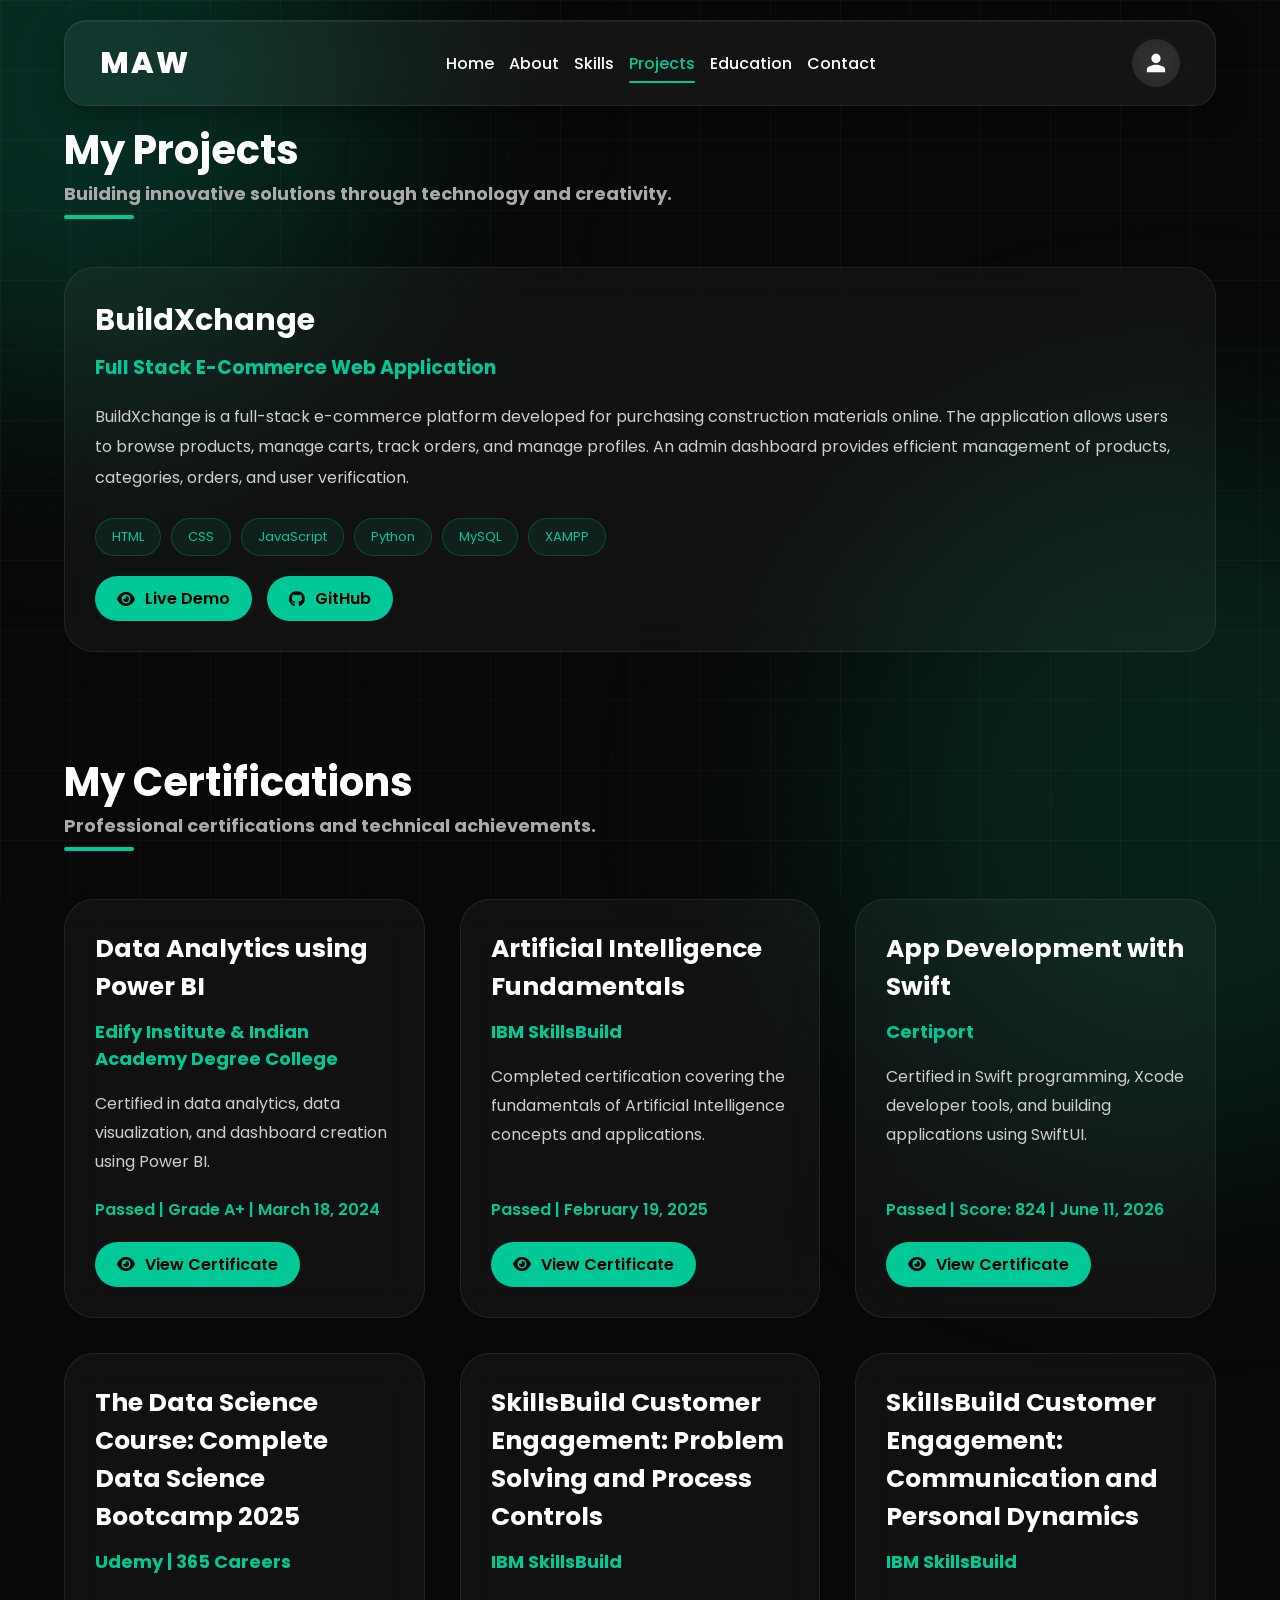
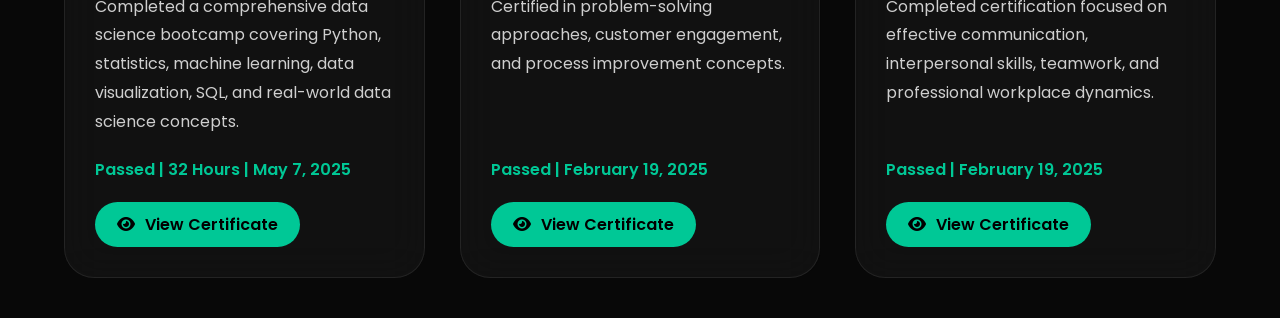
==== commit 1cf9ca9e: "updating certificate portfolio" ====
--- a/projects.html
+++ b/projects.html
@@ -223,7 +223,7 @@
 </span>
 <div class="buttons">
 
-    <a href="assets/certificates/DA.jpg.jpg"
+    <a href="DA.jpg.jpg"
        target="_blank"
        class="btn">
 
--- a/style.css
+++ b/style.css
@@ -419,13 +419,9 @@
 =========================== */
 
 .nav-links{
-
     display:flex;
-
-    align-items:center;
-
-    gap:40px;
-
+    flex-wrap:wrap;
+    gap:15px;
 }
 
 .nav-links li{
@@ -2673,10 +2669,12 @@
     justify-content:center;
 
 }
-
 .nav-links{
-
-    display:none;
+    display:flex;
+    gap:20px;
+    flex-wrap:wrap;
+    justify-content:center;
+}
 
 }
 
